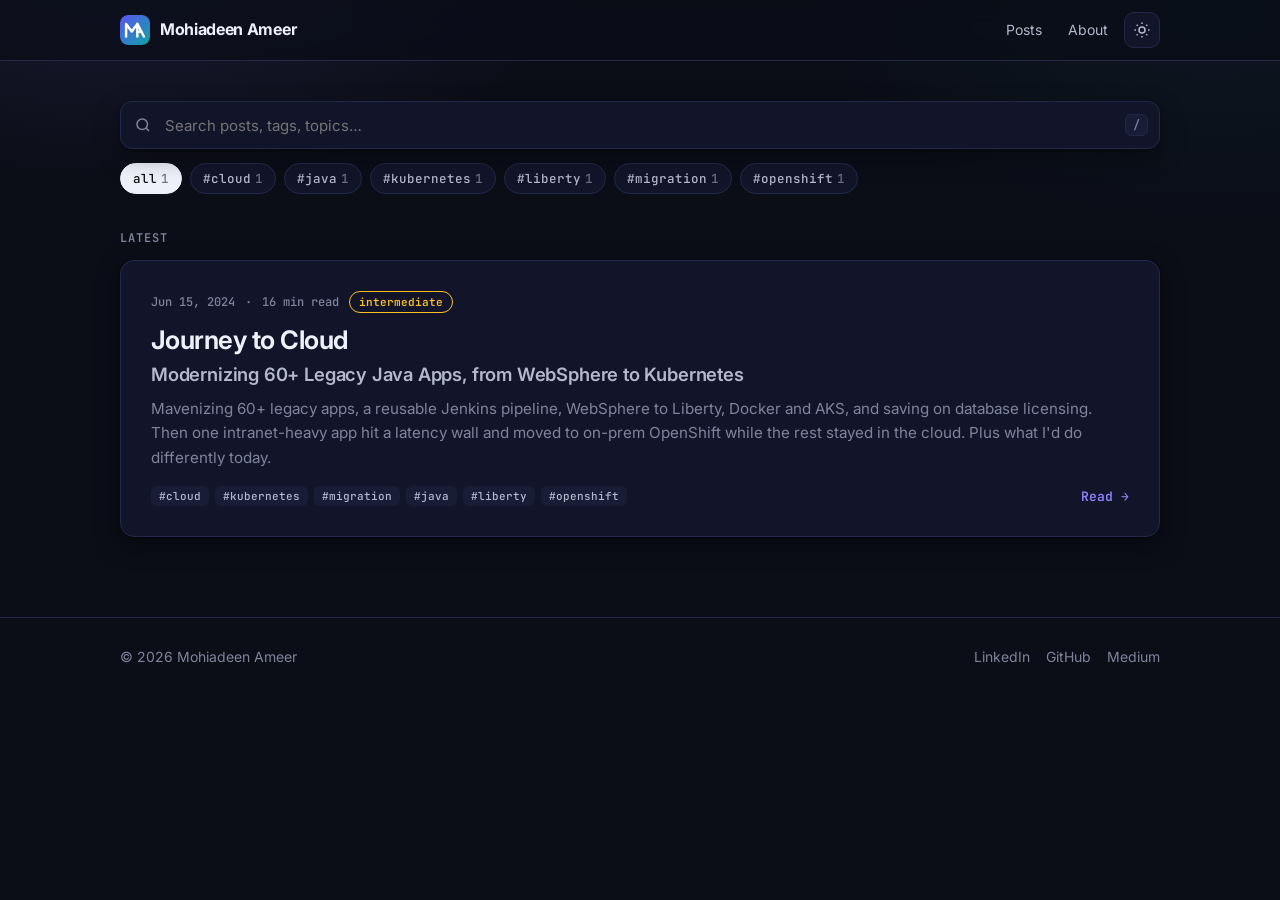
==== index.html @ a3911736 "Tech Blogs: Markdown blog for GitHub Pages" ====
<!DOCTYPE html>
<html lang="en">
<head>
<meta charset="UTF-8">
<meta name="viewport" content="width=device-width, initial-scale=1.0">
<title>Tech Blogs</title>
<meta name="description" content="Hands-on write-ups on observability, OpenSearch, Kafka, and cloud-native infrastructure.">
<script>var t="dark";try{t=localStorage.getItem("theme")||"dark"}catch(e){}document.documentElement.setAttribute("data-theme",t)</script>
<link rel="preconnect" href="https://fonts.googleapis.com">
<link rel="preconnect" href="https://fonts.gstatic.com" crossorigin>
<link href="https://fonts.googleapis.com/css2?family=Inter:wght@400;500;600;650;700&family=JetBrains+Mono:wght@400;500;600;700&display=swap" rel="stylesheet">
<link rel="stylesheet" href="assets/style.css?v=8">
<link rel="icon" type="image/svg+xml" href="assets/favicon.svg?v=3">
<link rel="icon" type="image/png" sizes="32x32" href="assets/favicon-32.png?v=3">
<link rel="shortcut icon" href="favicon.ico?v=3">
<link rel="apple-touch-icon" href="assets/apple-touch-icon.png?v=3">
</head>
<body>
<header class="topbar">
  <div class="wrap">
    <a class="brand" href="./"><img class="brand-logo" src="assets/logo.svg" alt="" width="30" height="30"><span>Mohiadeen Ameer</span></a>
    <nav class="nav">
      <a href="#posts">Posts</a>
      <a href="about.html">About</a>
      <button class="icon-btn" id="themeBtn" aria-label="Toggle dark mode">
        <svg class="theme-moon" viewBox="0 0 24 24" fill="none" stroke="currentColor" stroke-width="2"><path d="M21 12.8A9 9 0 1 1 11.2 3a7 7 0 0 0 9.8 9.8z"/></svg>
        <svg class="theme-sun" viewBox="0 0 24 24" fill="none" stroke="currentColor" stroke-width="2"><circle cx="12" cy="12" r="4"/><path d="M12 2v2M12 20v2M4.9 4.9l1.4 1.4M17.7 17.7l1.4 1.4M2 12h2M20 12h2M4.9 19.1l1.4-1.4M17.7 6.3l1.4-1.4"/></svg>
      </button>
    </nav>
  </div>
</header>

<main class="wrap">
  <h1 class="sr-only">Tech Blogs</h1>
  <section class="toolbar toolbar-top" id="posts">
    <label class="search">
      <span class="sr-only">Search posts</span>
      <svg viewBox="0 0 24 24" fill="none" stroke="currentColor" stroke-width="2"><circle cx="11" cy="11" r="7"/><path d="m20 20-3.5-3.5"/></svg>
      <input id="q" type="search" placeholder="Search posts, tags, topics…" autocomplete="off">
      <kbd>/</kbd>
    </label>
    <div class="chips" id="chips"></div>
  </section>

  <div class="section-label" id="listLabel">Latest</div>
  <div class="grid" id="grid"><p class="empty">Loading posts…</p></div>
</main>

<footer class="site-footer">
  <div class="wrap">
    <span>© <span id="year"></span> Mohiadeen Ameer</span>
    <span class="foot-links"><a href="https://www.linkedin.com/in/mohiadeen-ameer/" target="_blank" rel="noopener">LinkedIn</a><a href="https://github.com/mohiadeen-ameer" target="_blank" rel="noopener">GitHub</a><a href="https://medium.com/@mohiadeen-ameer" target="_blank" rel="noopener">Medium</a></span>
  </div>
</footer>

<script src="assets/common.js?v=8"></script>
<script>
(function () {
  document.getElementById("year").textContent = new Date().getFullYear();
  var grid = document.getElementById("grid");
  var chipsEl = document.getElementById("chips");
  var q = document.getElementById("q");
  var label = document.getElementById("listLabel");
  var all = [], activeTag = new URLSearchParams(location.search).get("tag") || "all";

  function splitTitle(t) {
    var i = t.indexOf(": ");
    if (i < 0) return '<h2 class="card-title">' + esc(t) + "</h2>";
    return '<h2 class="card-title">' + esc(t.slice(0, i)) + "</h2>" +
      '<p class="card-subtitle">' + esc(t.slice(i + 2)) + "</p>";
  }

  function card(p, featured) {
    var isNew = (Date.now() - new Date(p.date + "T00:00:00")) / 864e5 < 14;
    return '<a class="card' + (featured ? " featured" : "") + '" href="post.html?p=' + encodeURIComponent(p.slug) + '">' +
      '<div class="card-meta">' + (isNew ? '<span class="new-pill">NEW</span>' : "") +
        "<span>" + formatDate(p.date) + "</span>" +
        (p.readTime ? "<span>·</span><span>" + esc(p.readTime) + " read</span>" : "") +
        difficultyBadge(p.difficulty) + "</div>" +
      splitTitle(p.title) +
      '<p class="card-desc">' + esc(p.description) + "</p>" +
      '<div class="card-foot"><div class="tags">' +
        (p.tags || []).map(function (t) { return '<span class="tag">#' + esc(t) + "</span>"; }).join("") +
      '</div><span class="read-more">Read →</span></div></a>';
  }

  function render() {
    var term = q.value.trim().toLowerCase();
    var list = all.filter(function (p) {
      var tagOk = activeTag === "all" || (p.tags || []).indexOf(activeTag) !== -1;
      var hay = (p.title + " " + p.description + " " + (p.tags || []).join(" ")).toLowerCase();
      return tagOk && (!term || hay.indexOf(term) !== -1);
    });
    var filtered = term || activeTag !== "all";
    label.textContent = filtered ? list.length + " result" + (list.length === 1 ? "" : "s") : "Latest";
    if (!list.length) { grid.innerHTML = '<p class="empty" style="grid-column:1/-1">No posts match. Try another search.</p>'; return; }
    grid.innerHTML = list.map(function (p, i) { return card(p, i === 0); }).join("");
  }

  function renderChips() {
    var counts = {};
    all.forEach(function (p) { (p.tags || []).forEach(function (t) { counts[t] = (counts[t] || 0) + 1; }); });
    var tags = Object.keys(counts).sort(function (a, b) { return counts[b] - counts[a] || a.localeCompare(b); });
    if (activeTag !== "all" && !counts[activeTag]) activeTag = "all";
    chipsEl.innerHTML = ['<button class="chip" data-tag="all" aria-pressed="' + (activeTag === "all") + '">all<span class="n">' + all.length + "</span></button>"]
      .concat(tags.map(function (t) {
        return '<button class="chip" data-tag="' + esc(t) + '" aria-pressed="' + (activeTag === t) + '">#' + esc(t) + '<span class="n">' + counts[t] + "</span></button>";
      })).join("");
  }

  chipsEl.addEventListener("click", function (e) {
    var b = e.target.closest(".chip"); if (!b) return;
    activeTag = b.getAttribute("data-tag");
    chipsEl.querySelectorAll(".chip").forEach(function (c) { c.setAttribute("aria-pressed", c === b ? "true" : "false"); });
    render();
  });
  q.addEventListener("input", render);
  document.addEventListener("keydown", function (e) {
    if (e.key === "/" && document.activeElement !== q) { e.preventDefault(); q.focus(); }
    if (e.key === "Escape" && document.activeElement === q) { q.value = ""; render(); q.blur(); }
  });

  loadPosts().then(function (posts) {
    all = posts;
    if (!all.length) { grid.innerHTML = '<p class="empty" style="grid-column:1/-1">No posts yet — add one to posts.json.</p>'; return; }
    renderChips(); render();
  }).catch(function () {
    grid.innerHTML = '<p class="empty" style="grid-column:1/-1">Could not load posts.json. If you opened this file directly, run a local server (see README).</p>';
  });
})();
</script>
</body>
</html>
---- assets/style.css ----
/* ---------- Design tokens ---------- */
:root {
  --bg: #fbfbfd;
  --bg-elev: #ffffff;
  --bg-soft: #f3f4f8;
  --ink: #0f1222;
  --ink-soft: #454a5e;
  --ink-dim: #7a7f93;
  --line: #e6e8ef;
  --accent: #4f46e5;
  --accent-2: #0ea5a4;
  --accent-soft: #eef0ff;
  --glow: rgba(79, 70, 229, 0.10);
  --shadow: 0 1px 2px rgba(15, 18, 34, .04), 0 8px 24px rgba(15, 18, 34, .06);
  --code-bg: #0f1222;
  --code-ink: #e6e8f2;
  --easy: #059669; --mid: #d97706; --hard: #dc2626;
  --radius: 14px;
  --sans: "Inter", -apple-system, BlinkMacSystemFont, "Segoe UI", sans-serif;
  --mono: "JetBrains Mono", "SF Mono", Consolas, monospace;
  color-scheme: light;
}
@media (prefers-color-scheme: dark) {
  :root:not([data-theme="light"]) {
    --bg: #0b0d17; --bg-elev: #12152a; --bg-soft: #181c35;
    --ink: #eef0fa; --ink-soft: #b4b8cc; --ink-dim: #7f849c;
    --line: #232849; --accent: #8b85ff; --accent-2: #2dd4bf;
    --accent-soft: #1d2148; --glow: rgba(139, 133, 255, 0.14);
    --shadow: 0 1px 2px rgba(0,0,0,.3), 0 8px 24px rgba(0,0,0,.35);
    --code-bg: #070912;
    --easy: #34d399; --mid: #fbbf24; --hard: #f87171;
    color-scheme: dark;
  }
}
:root[data-theme="dark"] {
  --bg: #0b0d17; --bg-elev: #12152a; --bg-soft: #181c35;
  --ink: #eef0fa; --ink-soft: #b4b8cc; --ink-dim: #7f849c;
  --line: #232849; --accent: #8b85ff; --accent-2: #2dd4bf;
  --accent-soft: #1d2148; --glow: rgba(139, 133, 255, 0.14);
  --shadow: 0 1px 2px rgba(0,0,0,.3), 0 8px 24px rgba(0,0,0,.35);
  --code-bg: #070912;
  --easy: #34d399; --mid: #fbbf24; --hard: #f87171;
  color-scheme: dark;
}

/* ---------- Base ---------- */
* { box-sizing: border-box; }
html { scroll-behavior: smooth; }
body {
  margin: 0; font-family: var(--sans); color: var(--ink); background: var(--bg);
  background-image:
    radial-gradient(ellipse 800px 420px at 10% -10%, var(--glow), transparent 60%),
    radial-gradient(ellipse 700px 380px at 95% 0%, rgba(14,165,164,.07), transparent 60%);
  background-repeat: no-repeat;
  line-height: 1.6; -webkit-font-smoothing: antialiased;
  overflow-x: hidden;
}
a { color: var(--accent); text-decoration: none; }
a:hover { text-decoration: underline; text-underline-offset: 3px; }
.wrap { max-width: 1080px; margin: 0 auto; padding: 0 20px; }
.sr-only { position: absolute; width: 1px; height: 1px; overflow: hidden; clip: rect(0 0 0 0); }

/* ---------- Top bar ---------- */
.topbar {
  position: sticky; top: 0; z-index: 20;
  backdrop-filter: saturate(160%) blur(12px); -webkit-backdrop-filter: saturate(160%) blur(12px);
  background: color-mix(in srgb, var(--bg) 78%, transparent);
  border-bottom: 1px solid var(--line);
}
.topbar .wrap { display: flex; align-items: center; justify-content: space-between; height: 60px; gap: 12px; }
.brand { display: flex; align-items: center; gap: 10px; font-weight: 700; color: var(--ink); letter-spacing: -.02em; }
.brand:hover { text-decoration: none; }
.brand-logo { width: 30px; height: 30px; display: block; border-radius: 8px; }
.brand-mark {
  width: 28px; height: 28px; border-radius: 8px; display: grid; place-items: center;
  background: linear-gradient(135deg, var(--accent), var(--accent-2)); color: #fff;
  font: 700 12px var(--sans); letter-spacing: .02em;
}
.nav { display: flex; align-items: center; gap: 6px; }
.nav a { color: var(--ink-soft); font-size: 14px; padding: 6px 10px; border-radius: 8px; }
.nav a:hover { background: var(--bg-soft); color: var(--ink); text-decoration: none; }
.icon-btn {
  width: 36px; height: 36px; border-radius: 10px; border: 1px solid var(--line);
  background: var(--bg-elev); color: var(--ink-soft); cursor: pointer; display: grid; place-items: center;
}
.icon-btn:hover { color: var(--ink); border-color: var(--accent); }
.icon-btn svg { width: 18px; height: 18px; }
.theme-sun { display: none; }
:root[data-theme="dark"] .theme-sun { display: block; }
:root[data-theme="dark"] .theme-moon { display: none; }
@media (prefers-color-scheme: dark) {
  :root:not([data-theme="light"]) .theme-sun { display: block; }
  :root:not([data-theme="light"]) .theme-moon { display: none; }
}

/* ---------- Hero ---------- */
.hero { padding: 64px 0 28px; }
.eyebrow {
  display: inline-flex; align-items: center; gap: 8px; font: 600 12px var(--mono);
  letter-spacing: .08em; text-transform: uppercase; color: var(--accent);
  background: var(--accent-soft); padding: 6px 12px; border-radius: 999px;
}
.eyebrow::before { content: ""; width: 6px; height: 6px; border-radius: 50%; background: var(--accent-2); box-shadow: 0 0 0 3px color-mix(in srgb, var(--accent-2) 25%, transparent); }
.hero h1 { font-size: clamp(2rem, 5vw, 3.2rem); line-height: 1.1; letter-spacing: -.035em; margin: 18px 0 14px; max-width: 18ch; }
.hero h1 .grad { background: linear-gradient(90deg, var(--accent), var(--accent-2)); -webkit-background-clip: text; background-clip: text; color: transparent; }
.hero p { color: var(--ink-soft); font-size: 1.1rem; max-width: 60ch; margin: 0; }
.stats { display: flex; gap: 24px; margin-top: 24px; font: 500 13px var(--mono); color: var(--ink-dim); flex-wrap: wrap; }
.stats b { color: var(--ink); font-weight: 600; }

.page-head { display: flex; align-items: baseline; justify-content: space-between; gap: 16px; flex-wrap: wrap; padding: 48px 0 4px; }
.page-head h1 { font-size: clamp(1.8rem, 4vw, 2.4rem); letter-spacing: -.035em; margin: 0; }
.page-head .stats { margin-top: 0; }

/* ---------- Toolbar: search + tags ---------- */
.toolbar.toolbar-top { padding-top: 40px; }
.toolbar { display: flex; flex-direction: column; gap: 14px; padding: 20px 0 8px; }
.search { position: relative; }
.search input {
  width: 100%; height: 48px; padding: 0 48px 0 44px; border-radius: 12px; font: inherit; font-size: 15px;
  border: 1px solid var(--line); background: var(--bg-elev); color: var(--ink); box-shadow: var(--shadow);
}
.search input:focus { outline: none; border-color: var(--accent); box-shadow: 0 0 0 4px var(--glow); }
.search svg { position: absolute; left: 14px; top: 50%; transform: translateY(-50%); width: 18px; color: var(--ink-dim); }
.search kbd {
  position: absolute; right: 12px; top: 50%; transform: translateY(-50%);
  font: 500 12px var(--mono); color: var(--ink-dim); border: 1px solid var(--line); border-radius: 6px; padding: 2px 7px; background: var(--bg-soft);
}
.chips { display: flex; gap: 8px; flex-wrap: wrap; }
.chip {
  font: 500 12.5px var(--mono); padding: 6px 12px; border-radius: 999px; cursor: pointer;
  border: 1px solid var(--line); background: var(--bg-elev); color: var(--ink-soft);
}
.chip:hover { border-color: var(--accent); color: var(--ink); }
.chip[aria-pressed="true"] { background: var(--ink); color: var(--bg); border-color: var(--ink); }
.chip .n { opacity: .55; margin-left: 4px; }

/* ---------- Post cards ---------- */
.section-label { font: 600 12px var(--mono); letter-spacing: .08em; text-transform: uppercase; color: var(--ink-dim); margin: 28px 0 14px; }
.grid { display: grid; grid-template-columns: repeat(2, minmax(0, 1fr)); gap: 16px; }
.card {
  position: relative; display: flex; flex-direction: column; gap: 10px; padding: 22px;
  border: 1px solid var(--line); border-radius: var(--radius); background: var(--bg-elev);
  color: inherit; box-shadow: var(--shadow); transition: transform .18s ease, border-color .18s ease;
  overflow: hidden;
}
.card::after {
  content: ""; position: absolute; inset: 0 0 auto 0; height: 3px;
  background: linear-gradient(90deg, var(--accent), var(--accent-2)); opacity: 0; transition: opacity .18s;
}
.card:hover { transform: translateY(-3px); border-color: color-mix(in srgb, var(--accent) 45%, var(--line)); text-decoration: none; }
.card:hover::after { opacity: 1; }
.card.featured { grid-column: 1 / -1; padding: 30px; }
.card.featured .card-title { font-size: 1.6rem; }
.card-meta { display: flex; align-items: center; gap: 10px; font: 500 12px var(--mono); color: var(--ink-dim); flex-wrap: wrap; }
.card-title { font-size: 1.18rem; font-weight: 650; letter-spacing: -.02em; line-height: 1.3; color: var(--ink); margin: 0; }
.card:hover .card-title { color: var(--accent); }
.card-subtitle { margin: -4px 0 0; font-weight: 600; font-size: 1.02rem; letter-spacing: -.01em; color: var(--ink-soft); line-height: 1.35; }
.card.featured .card-subtitle { font-size: 1.15rem; }
.card-desc { color: var(--ink-dim); font-size: .95rem; margin: 0; }
.card-foot { display: flex; justify-content: space-between; align-items: center; gap: 10px; margin-top: auto; padding-top: 6px; flex-wrap: wrap; }
.tags { display: flex; gap: 6px; flex-wrap: wrap; }
.tag { font: 500 11px var(--mono); color: var(--ink-soft); background: var(--bg-soft); border-radius: 6px; padding: 3px 8px; }
.read-more { font: 600 13px var(--mono); color: var(--accent); white-space: nowrap; }
.badge { font: 600 11px var(--mono); padding: 3px 9px; border-radius: 999px; border: 1px solid currentColor; }
.badge.easy { color: var(--easy); } .badge.mid { color: var(--mid); } .badge.hard { color: var(--hard); }
.new-pill { font: 700 10px var(--mono); letter-spacing: .08em; color: #fff; background: linear-gradient(90deg, var(--accent), var(--accent-2)); padding: 3px 8px; border-radius: 999px; }
.empty { text-align: center; color: var(--ink-dim); padding: 48px 0; border: 1px dashed var(--line); border-radius: var(--radius); }

/* ---------- Footer ---------- */
.site-footer { margin-top: 80px; border-top: 1px solid var(--line); padding: 28px 0 40px; color: var(--ink-dim); font-size: 14px; }
.site-footer .wrap { display: flex; justify-content: space-between; gap: 12px; flex-wrap: wrap; }

/* ---------- Post page ---------- */
.progress { position: fixed; top: 0; left: 0; height: 3px; width: 0; z-index: 30; background: linear-gradient(90deg, var(--accent), var(--accent-2)); }
.post-head { padding: 48px 0 32px; max-width: none; border-bottom: 1px solid var(--line); margin-bottom: 40px; }
.back { font: 500 13px var(--mono); color: var(--ink-dim); display: inline-flex; gap: 6px; align-items: center; }
.post-head h1 { font-size: clamp(1.9rem, 4vw, 2.75rem); line-height: 1.12; letter-spacing: -.035em; margin: 16px 0 16px; max-width: 30ch; text-wrap: balance; }
.post-subtitle { display: block; margin-top: .4em; font-size: .56em; line-height: 1.3; font-weight: 600; letter-spacing: -.02em; color: var(--ink-soft); text-wrap: balance; max-width: 64ch; }
.post-head .lede { font-size: 1.08rem; color: var(--ink-dim); margin: 0 0 20px; max-width: 80ch; }
.post-layout { display: grid; grid-template-columns: minmax(0, 1fr) 230px; gap: 56px; align-items: start; }
.toc { position: sticky; top: 88px; font-size: 13.5px; border-left: 1px solid var(--line); padding-left: 16px; }
.toc-title { font: 600 11px var(--mono); letter-spacing: .08em; text-transform: uppercase; color: var(--ink-dim); margin-bottom: 10px; }
.toc a { display: block; color: var(--ink-dim); padding: 4px 0; line-height: 1.35; }
.toc a.sub { padding-left: 12px; font-size: 12.5px; }
.toc a:hover { color: var(--ink); text-decoration: none; }
.toc a.active { color: var(--accent); font-weight: 600; }

/* Article typography */
.prose { font-size: 1.05rem; color: var(--ink); max-width: 720px; min-width: 0; }
.prose > * + * { margin-top: 1.1em; }
.prose p, .prose li { color: var(--ink-soft); }
.prose strong { color: var(--ink); }
.prose h2 { font-size: 1.6rem; letter-spacing: -.025em; margin-top: 2.2em; line-height: 1.25; scroll-margin-top: 84px; }
.prose h3 { font-size: 1.22rem; letter-spacing: -.015em; margin-top: 1.8em; scroll-margin-top: 84px; }
.prose h2 .anchor, .prose h3 .anchor { opacity: 0; margin-left: 8px; color: var(--ink-dim); font-weight: 400; }
.prose h2:hover .anchor, .prose h3:hover .anchor { opacity: 1; }
.prose ul, .prose ol { padding-left: 1.3em; }
.prose li + li { margin-top: .35em; }
.prose img { max-width: 100%; border-radius: 12px; border: 1px solid var(--line); }
.prose hr { border: 0; border-top: 1px solid var(--line); margin: 2.4em 0; }
.prose table { width: 100%; border-collapse: collapse; font-size: .95rem; display: block; overflow-x: auto; }
.prose th, .prose td { padding: 10px 12px; border-bottom: 1px solid var(--line); text-align: left; }
.prose th { font: 600 12px var(--mono); text-transform: uppercase; letter-spacing: .05em; color: var(--ink-dim); }
.prose :not(pre) > code { font: 500 .88em var(--mono); background: var(--bg-soft); border: 1px solid var(--line); padding: .1em .4em; border-radius: 6px; color: var(--ink); }
.prose blockquote { margin-left: 0; padding: 4px 0 4px 18px; border-left: 3px solid var(--line); color: var(--ink-soft); font-style: italic; }
.prose details { border: 1px solid var(--line); border-radius: 12px; padding: 12px 16px; background: var(--bg-elev); }
.prose summary { cursor: pointer; font-weight: 600; color: var(--ink); }

/* Code blocks */
.code { position: relative; border-radius: 12px; background: var(--code-bg); border: 1px solid var(--line); overflow: hidden; }
.code-head { display: flex; justify-content: space-between; align-items: center; padding: 8px 12px 8px 16px; font: 500 11.5px var(--mono); color: #8b90a8; border-bottom: 1px solid rgba(255,255,255,.06); }
.code pre { margin: 0; padding: 16px; overflow-x: auto; }
.code code { font: 13.5px/1.65 var(--mono); color: var(--code-ink); }
.copy { font: 500 11.5px var(--mono); color: #b8bcd2; background: rgba(255,255,255,.06); border: 1px solid rgba(255,255,255,.1); border-radius: 6px; padding: 3px 9px; cursor: pointer; }
.copy:hover { color: #fff; }
.dots { display: inline-flex; gap: 6px; margin-right: 10px; vertical-align: middle; }
.dots i { width: 10px; height: 10px; border-radius: 50%; background: #ff5f57; }
.dots i:nth-child(2) { background: #febc2e; } .dots i:nth-child(3) { background: #28c840; }
.term .prompt { color: #34d399; user-select: none; }
.term .out { color: #8b90a8; }
/* highlight.js tokens */
.hljs-keyword, .hljs-selector-tag, .hljs-literal { color: #c4a1ff; }
.hljs-string, .hljs-attr-value { color: #9ee6a8; }
.hljs-number, .hljs-built_in { color: #ffb86c; }
.hljs-comment { color: #6b7091; font-style: italic; }
.hljs-title, .hljs-function .hljs-title, .hljs-section { color: #7cc7ff; }
.hljs-attr, .hljs-attribute, .hljs-property, .hljs-variable { color: #ffd479; }
.hljs-type, .hljs-meta { color: #5eead4; }

/* Callouts:  > [!NOTE] / [!TIP] / [!WARNING] */
.callout { border-radius: 12px; padding: 14px 18px; border: 1px solid var(--line); background: var(--bg-elev); font-style: normal; border-left: 4px solid var(--c); }
.callout p { color: var(--ink-soft); margin: 0; }
.callout p + p { margin-top: .6em; }
.callout-title { font: 700 12px var(--mono); letter-spacing: .06em; text-transform: uppercase; color: var(--c); margin-bottom: 6px; }
.callout.note { --c: var(--accent); } .callout.tip { --c: var(--easy); } .callout.warning { --c: var(--mid); }

/* Quiz:  ```quiz {json} ``` */
.quiz { border: 1px solid var(--line); border-radius: 14px; padding: 20px; background: var(--bg-elev); box-shadow: var(--shadow); }
.quiz-label { font: 700 11px var(--mono); letter-spacing: .08em; text-transform: uppercase; color: var(--accent); }
.quiz-q { font-weight: 600; color: var(--ink); margin: 8px 0 14px; }
.quiz-opts { display: grid; gap: 8px; }
.quiz-opt { text-align: left; font: inherit; font-size: .97rem; padding: 11px 14px; border-radius: 10px; border: 1px solid var(--line); background: var(--bg); color: var(--ink); cursor: pointer; }
.quiz-opt:hover:not(:disabled) { border-color: var(--accent); }
.quiz-opt.right { border-color: var(--easy); background: color-mix(in srgb, var(--easy) 12%, var(--bg)); }
.quiz-opt.wrong { border-color: var(--hard); background: color-mix(in srgb, var(--hard) 10%, var(--bg)); }
.quiz-opt:disabled { cursor: default; }
.quiz-why { margin-top: 12px; color: var(--ink-soft); font-size: .95rem; display: none; }
.quiz.done .quiz-why { display: block; }

/* Prev / next */
.post-nav { display: grid; grid-template-columns: 1fr 1fr; gap: 14px; margin-top: 56px; max-width: 720px; }
.post-nav a { border: 1px solid var(--line); border-radius: 12px; padding: 16px; background: var(--bg-elev); color: var(--ink); }
.post-nav a:hover { border-color: var(--accent); text-decoration: none; }
.post-nav small { display: block; font: 500 11.5px var(--mono); color: var(--ink-dim); margin-bottom: 4px; }
.post-nav .next { text-align: right; grid-column: 2; }

/* ---------- Responsive ---------- */
@media (max-width: 900px) {
  .post-layout { grid-template-columns: 1fr; }
  .toc { display: none; }
}
@media (max-width: 640px) {
  .wrap { padding: 0 16px; }
  .grid { grid-template-columns: 1fr; }
  .card.featured { padding: 22px; }
  .card.featured .card-title { font-size: 1.3rem; }
  .hero { padding-top: 40px; }
  .nav a { display: none; }
  .search kbd { display: none; }
  .post-nav { grid-template-columns: 1fr; }
  .post-nav .next { grid-column: 1; }
}
@media (prefers-reduced-motion: reduce) {
  * { transition: none !important; scroll-behavior: auto !important; }
}

/* ---------- About page ---------- */
.nav a[aria-current="page"] { color: var(--ink); background: var(--bg-soft); }
.foot-links { display: inline-flex; gap: 16px; }
.foot-links a { color: var(--ink-dim); }
.foot-links a:hover { color: var(--accent); }

.about { display: grid; grid-template-columns: 280px minmax(0, 1fr); gap: 72px; padding-top: 64px; align-items: start; }
.profile { position: sticky; top: 92px; }
.avatar {
  width: 100%; max-width: 280px; aspect-ratio: 1; height: auto; object-fit: cover; display: block;
  border-radius: 20px; border: 1px solid var(--line);
  box-shadow: 0 20px 50px -20px var(--glow), var(--shadow);
}
.profile h1 { font-size: 1.5rem; letter-spacing: -.025em; margin: 22px 0 4px; }
.profile-role { color: var(--ink-soft); margin: 0 0 10px; font-size: .97rem; line-height: 1.45; }
.profile-loc { display: flex; align-items: center; gap: 6px; color: var(--ink-dim); font-size: .9rem; margin: 0 0 22px; }
.profile-loc svg { width: 15px; height: 15px; }
.links { display: grid; gap: 8px; }
.link-row {
  display: flex; align-items: center; gap: 10px; padding: 11px 14px; border-radius: 12px;
  border: 1px solid var(--line); background: var(--bg-elev); color: var(--ink); font-size: 14px; font-weight: 500;
  transition: border-color .15s, transform .15s;
}
.link-row svg { width: 16px; height: 16px; flex-shrink: 0; }
.link-row .arrow { margin-left: auto; color: var(--ink-dim); }
.link-row:hover { border-color: var(--accent); text-decoration: none; transform: translateX(2px); }
.link-row.primary { background: #4f46e5; border-color: #4f46e5; color: #fff; }
.link-row.primary .arrow { color: rgba(255,255,255,.8); }
.link-row.primary:hover { filter: brightness(1.08); }

.kicker-line { font: 600 12px var(--mono); letter-spacing: .1em; text-transform: uppercase; color: var(--accent); margin: 0 0 14px; padding-top: 4px; }
.statement { font-size: clamp(1.7rem, 3.6vw, 2.5rem); line-height: 1.18; letter-spacing: -.035em; margin: 0 0 26px; font-weight: 700; }
.statement .grad { background: linear-gradient(90deg, var(--accent), var(--accent-2)); -webkit-background-clip: text; background-clip: text; color: transparent; }
.about-bio { font-size: 1.08rem; max-width: 64ch; }
.about-section { margin-top: 56px; }
.section-h {
  display: flex; justify-content: space-between; align-items: baseline;
  font: 600 12px var(--mono); letter-spacing: .1em; text-transform: uppercase; color: var(--ink-dim);
  margin: 0 0 6px; padding-bottom: 12px; border-bottom: 1px solid var(--line);
}
.see-all { text-transform: none; letter-spacing: 0; font-size: 13px; }
.focus-row { display: grid; grid-template-columns: 200px minmax(0, 1fr); gap: 24px; padding: 20px 0; border-bottom: 1px solid var(--line); }
.focus-k { font-weight: 600; font-size: 1.05rem; display: flex; gap: 12px; align-items: baseline; }
.focus-k .num { font: 500 12px var(--mono); color: var(--accent); }
.focus-v p { margin: 0 0 10px; color: var(--ink-soft); }
.post-row {
  display: grid; grid-template-columns: 120px minmax(0, 1fr) auto; gap: 20px; align-items: baseline;
  padding: 16px 0; border-bottom: 1px solid var(--line); color: var(--ink);
}
.post-row:hover { text-decoration: none; }
.post-row:hover .post-row-title { color: var(--accent); }
.post-row:hover .post-row-arrow { transform: translateX(4px); color: var(--accent); }
.post-row-date { font: 500 12.5px var(--mono); color: var(--ink-dim); }
.post-row-title { font-weight: 600; letter-spacing: -.01em; }
.post-row-arrow { color: var(--ink-dim); transition: transform .15s; }
.contact p { color: var(--ink-soft); margin: 14px 0 12px; max-width: 60ch; }
.contact-link { font-weight: 600; }

@media (max-width: 900px) {
  .about { grid-template-columns: 1fr; gap: 40px; padding-top: 36px; }
  .profile { position: static; display: grid; grid-template-columns: 120px 1fr; column-gap: 20px; align-items: center; }
  .avatar { grid-row: span 3; max-width: 120px; border-radius: 16px; }
  .profile h1 { margin: 0 0 4px; }
  .profile-loc { margin: 0; }
  .links { grid-column: 1 / -1; margin-top: 20px; grid-template-columns: repeat(3, minmax(0, 1fr)); }
}
@media (max-width: 640px) {
  .profile { grid-template-columns: 88px 1fr; column-gap: 16px; }
  .avatar { max-width: 88px; }
  .profile h1 { font-size: 1.3rem; }
  .links { grid-template-columns: 1fr; }
  .focus-row { grid-template-columns: 1fr; gap: 8px; }
  .post-row { grid-template-columns: 1fr auto; gap: 4px 12px; }
  .post-row-date { grid-column: 1 / -1; }
}

/* Diagrams: ```mermaid */
.diagram {
  margin: 1.6em 0; padding: 22px 16px; border: 1px solid var(--line); border-radius: 14px;
  background: var(--bg-elev); box-shadow: var(--shadow); overflow-x: auto; text-align: center; min-height: 80px;
}
.diagram svg { max-width: 100%; height: auto; }
.diagram, .diagram * { font-size: 16px; line-height: 1.5; }
.diagram p { margin: 0; color: inherit; }
.diagram .nodeLabel, .diagram .edgeLabel, .diagram .cluster-label { white-space: nowrap; }
.diagram figcaption, .diagram-caption { font: 500 12.5px var(--mono); color: var(--ink-dim); text-align: center; margin-top: -8px; }
.diagram-error { text-align: left; font: 12px var(--mono); color: var(--ink-dim); white-space: pre-wrap; }
/* Stat strip inside posts */
.stat-strip { display: grid; grid-template-columns: repeat(auto-fit, minmax(140px, 1fr)); gap: 12px; }
.stat-strip div { border: 1px solid var(--line); border-radius: 12px; background: var(--bg-elev); padding: 16px; }
.stat-strip b { display: block; font-size: 1.6rem; letter-spacing: -.03em; color: var(--ink); line-height: 1.1; }
.stat-strip span { font: 500 12px var(--mono); color: var(--ink-dim); }
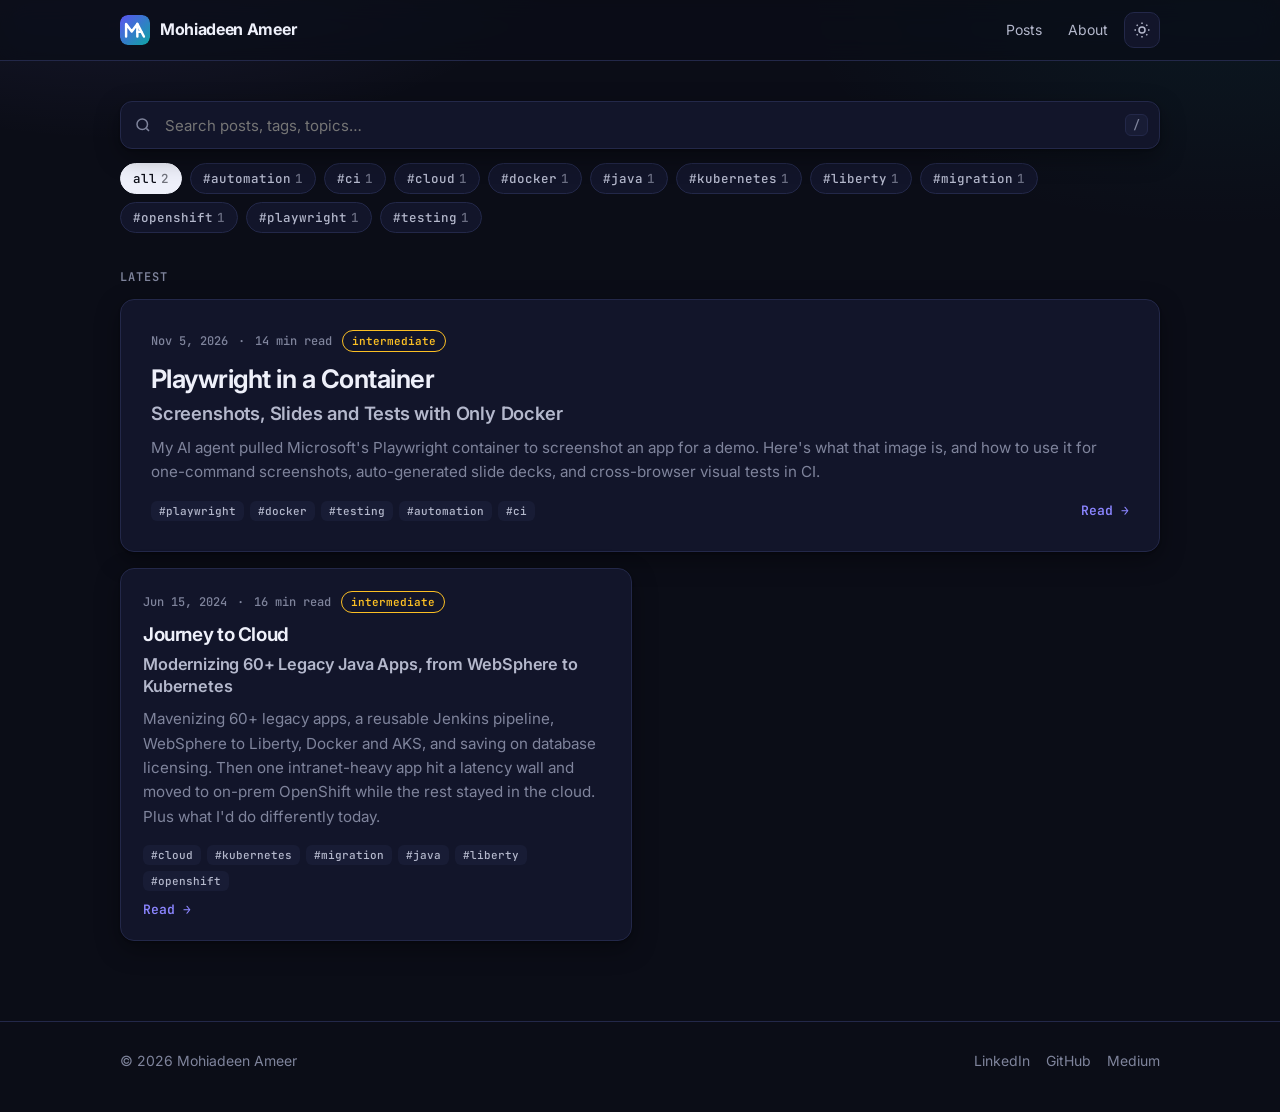
==== commit b27ff11e: "Add post: Playwright in a Container" ====
--- a/index.html
+++ b/index.html
@@ -9,7 +9,7 @@
 <link rel="preconnect" href="https://fonts.googleapis.com">
 <link rel="preconnect" href="https://fonts.gstatic.com" crossorigin>
 <link href="https://fonts.googleapis.com/css2?family=Inter:wght@400;500;600;650;700&family=JetBrains+Mono:wght@400;500;600;700&display=swap" rel="stylesheet">
-<link rel="stylesheet" href="assets/style.css?v=8">
+<link rel="stylesheet" href="assets/style.css?v=9">
 <link rel="icon" type="image/svg+xml" href="assets/favicon.svg?v=3">
 <link rel="icon" type="image/png" sizes="32x32" href="assets/favicon-32.png?v=3">
 <link rel="shortcut icon" href="favicon.ico?v=3">
@@ -53,7 +53,7 @@
   </div>
 </footer>
 
-<script src="assets/common.js?v=8"></script>
+<script src="assets/common.js?v=9"></script>
 <script>
 (function () {
   document.getElementById("year").textContent = new Date().getFullYear();
--- a/assets/style.css
+++ b/assets/style.css
@@ -366,3 +366,12 @@
 .stat-strip div { border: 1px solid var(--line); border-radius: 12px; background: var(--bg-elev); padding: 16px; }
 .stat-strip b { display: block; font-size: 1.6rem; letter-spacing: -.03em; color: var(--ink); line-height: 1.1; }
 .stat-strip span { font: 500 12px var(--mono); color: var(--ink-dim); }
+
+/* Figures: <figure><img><figcaption> in posts */
+.prose figure { margin: 1.6em 0; }
+.prose figure img { display: block; width: 100%; height: auto; border-radius: 12px; border: 1px solid var(--line); box-shadow: var(--shadow); }
+.prose figure.narrow img { max-width: 300px; margin: 0 auto; }
+.prose figcaption { margin-top: 10px; text-align: center; font: 500 12.5px var(--mono); color: var(--ink-dim); }
+.prose .fig-pair { display: grid; grid-template-columns: 1fr 1fr; gap: 14px; }
+.prose .fig-pair figure { margin: 0; }
+@media (max-width: 640px) { .prose .fig-pair { grid-template-columns: 1fr; } }
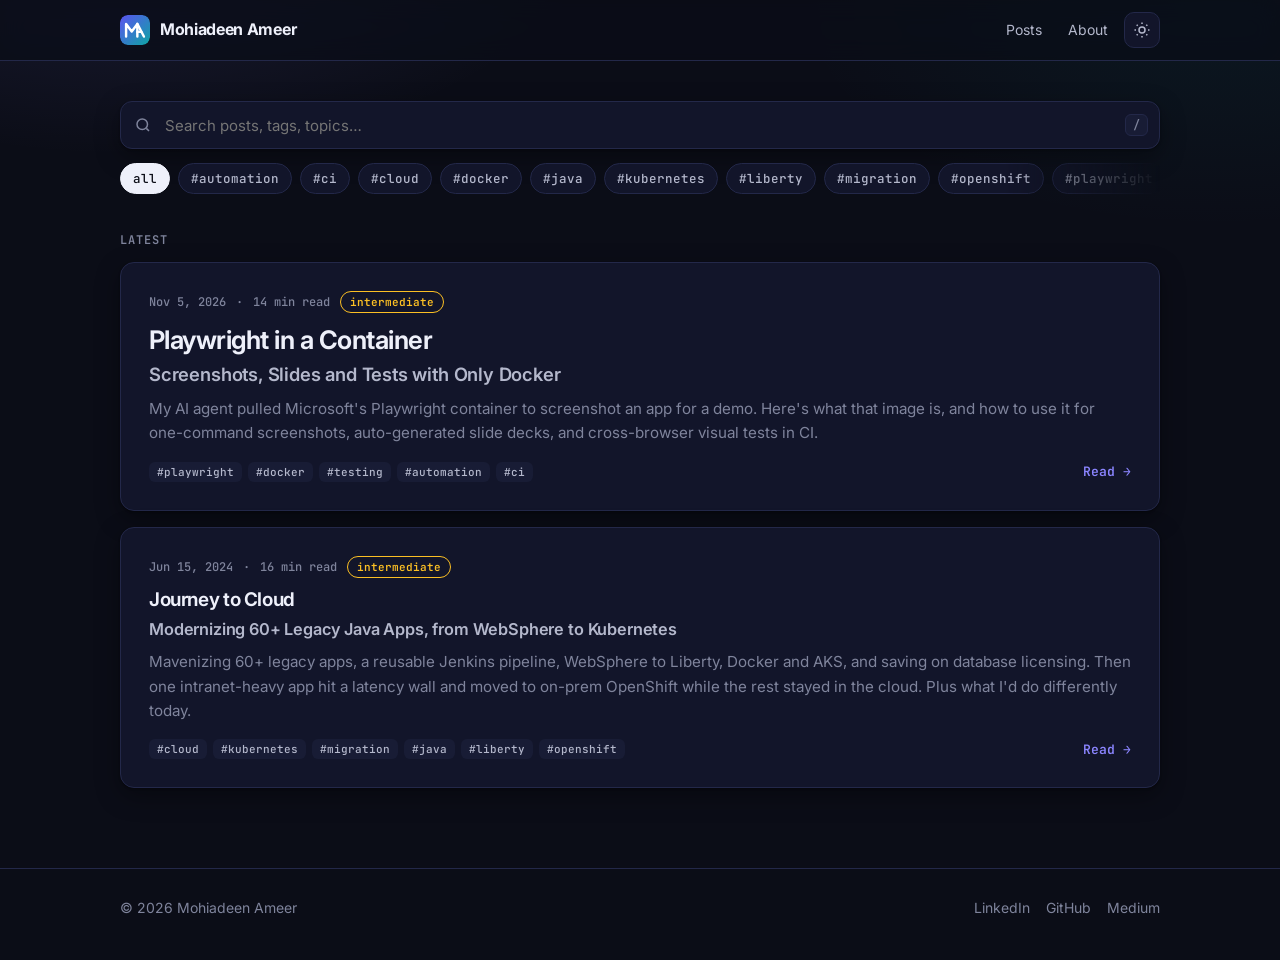
==== commit c7db4256: "Full-width post cards and a single scrollable row of tags on the home page" ====
--- a/index.html
+++ b/index.html
@@ -9,7 +9,7 @@
 <link rel="preconnect" href="https://fonts.googleapis.com">
 <link rel="preconnect" href="https://fonts.gstatic.com" crossorigin>
 <link href="https://fonts.googleapis.com/css2?family=Inter:wght@400;500;600;650;700&family=JetBrains+Mono:wght@400;500;600;700&display=swap" rel="stylesheet">
-<link rel="stylesheet" href="assets/style.css?v=9">
+<link rel="stylesheet" href="assets/style.css?v=10">
 <link rel="icon" type="image/svg+xml" href="assets/favicon.svg?v=3">
 <link rel="icon" type="image/png" sizes="32x32" href="assets/favicon-32.png?v=3">
 <link rel="shortcut icon" href="favicon.ico?v=3">
@@ -53,7 +53,7 @@
   </div>
 </footer>
 
-<script src="assets/common.js?v=9"></script>
+<script src="assets/common.js?v=10"></script>
 <script>
 (function () {
   document.getElementById("year").textContent = new Date().getFullYear();
@@ -102,9 +102,9 @@
     all.forEach(function (p) { (p.tags || []).forEach(function (t) { counts[t] = (counts[t] || 0) + 1; }); });
     var tags = Object.keys(counts).sort(function (a, b) { return counts[b] - counts[a] || a.localeCompare(b); });
     if (activeTag !== "all" && !counts[activeTag]) activeTag = "all";
-    chipsEl.innerHTML = ['<button class="chip" data-tag="all" aria-pressed="' + (activeTag === "all") + '">all<span class="n">' + all.length + "</span></button>"]
+    chipsEl.innerHTML = ['<button class="chip" data-tag="all" aria-pressed="' + (activeTag === "all") + '">all</button>']
       .concat(tags.map(function (t) {
-        return '<button class="chip" data-tag="' + esc(t) + '" aria-pressed="' + (activeTag === t) + '">#' + esc(t) + '<span class="n">' + counts[t] + "</span></button>";
+        return '<button class="chip" data-tag="' + esc(t) + '" aria-pressed="' + (activeTag === t) + '">#' + esc(t) + "</button>";
       })).join("");
   }
 
--- a/assets/style.css
+++ b/assets/style.css
@@ -125,7 +125,10 @@
   position: absolute; right: 12px; top: 50%; transform: translateY(-50%);
   font: 500 12px var(--mono); color: var(--ink-dim); border: 1px solid var(--line); border-radius: 6px; padding: 2px 7px; background: var(--bg-soft);
 }
-.chips { display: flex; gap: 8px; flex-wrap: wrap; }
+.chips { display: flex; gap: 8px; flex-wrap: nowrap; overflow-x: auto; scrollbar-width: none; padding-bottom: 2px;
+  -webkit-mask-image: linear-gradient(90deg, #000 85%, transparent); mask-image: linear-gradient(90deg, #000 85%, transparent); }
+.chips::-webkit-scrollbar { display: none; }
+.chip { flex: 0 0 auto; }
 .chip {
   font: 500 12.5px var(--mono); padding: 6px 12px; border-radius: 999px; cursor: pointer;
   border: 1px solid var(--line); background: var(--bg-elev); color: var(--ink-soft);
@@ -136,9 +139,9 @@
 
 /* ---------- Post cards ---------- */
 .section-label { font: 600 12px var(--mono); letter-spacing: .08em; text-transform: uppercase; color: var(--ink-dim); margin: 28px 0 14px; }
-.grid { display: grid; grid-template-columns: repeat(2, minmax(0, 1fr)); gap: 16px; }
+.grid { display: grid; grid-template-columns: 1fr; gap: 16px; }
 .card {
-  position: relative; display: flex; flex-direction: column; gap: 10px; padding: 22px;
+  position: relative; display: flex; flex-direction: column; gap: 10px; padding: 28px;
   border: 1px solid var(--line); border-radius: var(--radius); background: var(--bg-elev);
   color: inherit; box-shadow: var(--shadow); transition: transform .18s ease, border-color .18s ease;
   overflow: hidden;
@@ -149,7 +152,7 @@
 }
 .card:hover { transform: translateY(-3px); border-color: color-mix(in srgb, var(--accent) 45%, var(--line)); text-decoration: none; }
 .card:hover::after { opacity: 1; }
-.card.featured { grid-column: 1 / -1; padding: 30px; }
+.card.featured { grid-column: 1 / -1; }
 .card.featured .card-title { font-size: 1.6rem; }
 .card-meta { display: flex; align-items: center; gap: 10px; font: 500 12px var(--mono); color: var(--ink-dim); flex-wrap: wrap; }
 .card-title { font-size: 1.18rem; font-weight: 650; letter-spacing: -.02em; line-height: 1.3; color: var(--ink); margin: 0; }
@@ -262,7 +265,7 @@
 @media (max-width: 640px) {
   .wrap { padding: 0 16px; }
   .grid { grid-template-columns: 1fr; }
-  .card.featured { padding: 22px; }
+  .card { padding: 22px; }
   .card.featured .card-title { font-size: 1.3rem; }
   .hero { padding-top: 40px; }
   .nav a { display: none; }
